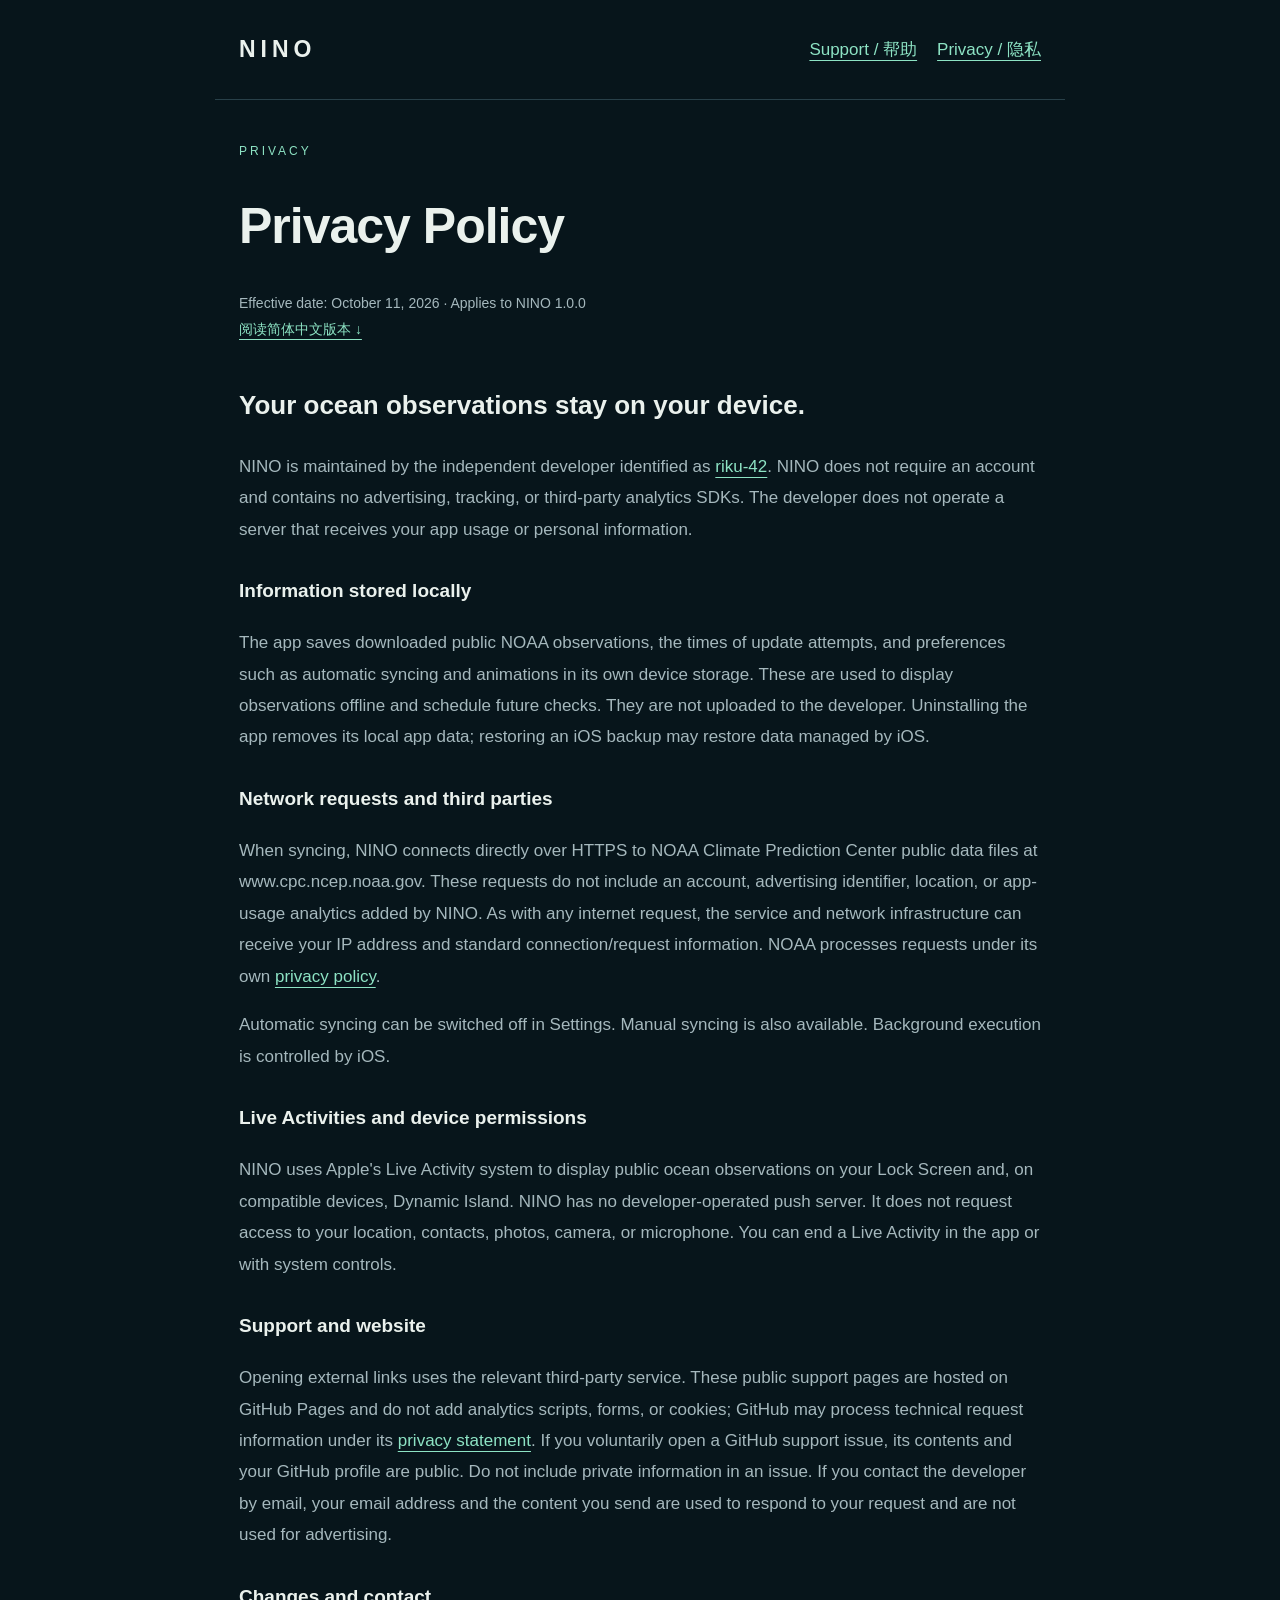
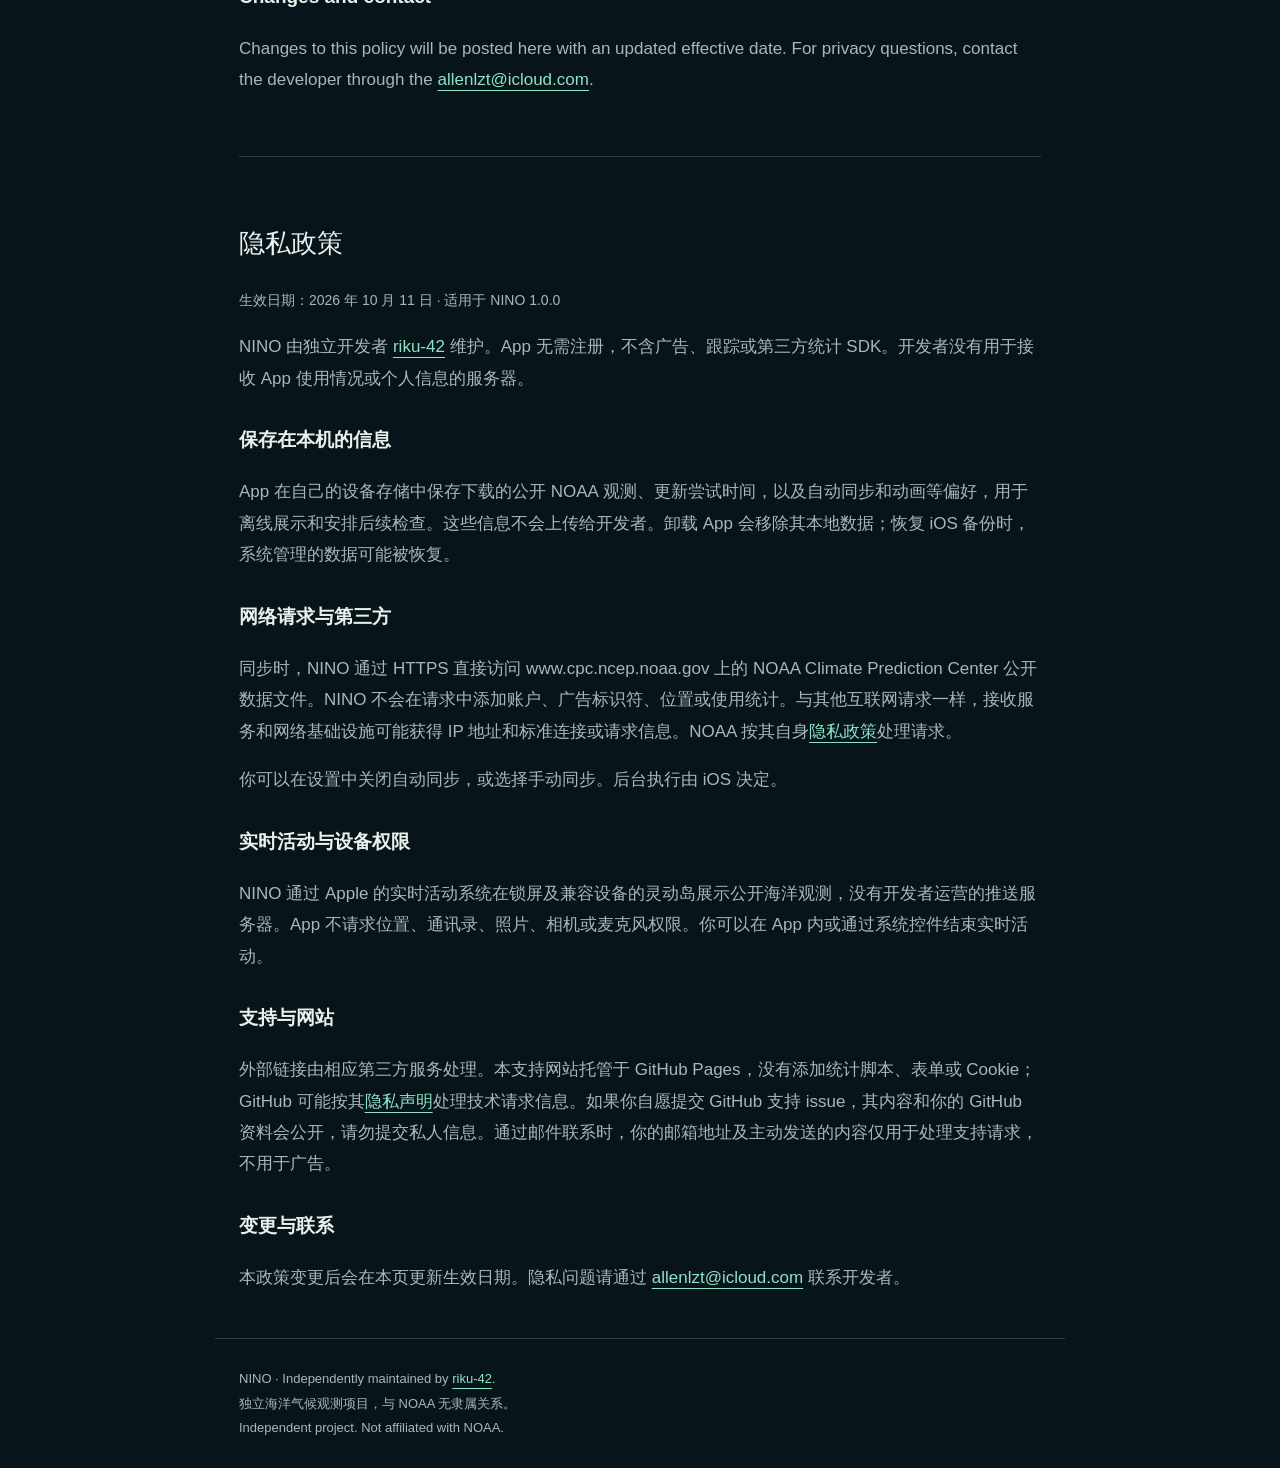
==== privacy.html @ 0f347444 "Publish bilingual NINO support and privacy pages" ====
<!doctype html><html lang="en"><head><meta charset="utf-8"><meta name="viewport" content="width=device-width,initial-scale=1"><meta name="description" content="NINO ocean climate monitor — official support and privacy information, in English and Simplified Chinese."><title>Privacy Policy · NINO</title><link rel="icon" href="icon.png"><link rel="stylesheet" href="style.css"></head><body><a class="skip" href="#main">Skip to content</a><header><a class="brand" href="./">NINO</a><nav aria-label="Main"><a href="support.html">Support / 帮助</a><a href="privacy.html">Privacy / 隐私</a></nav></header><main id="main"><p class="eyebrow">PRIVACY</p><h1>Privacy Policy</h1><p class="note">Effective date: October 11, 2026 · Applies to NINO 1.0.0<br><a href="#zh" lang="zh-Hans">阅读简体中文版本 ↓</a></p>
<section aria-label="English privacy policy"><h2>Your ocean observations stay on your device.</h2><p>NINO is maintained by the independent developer identified as <a href="https://github.com/riku-42">riku-42</a>. NINO does not require an account and contains no advertising, tracking, or third-party analytics SDKs. The developer does not operate a server that receives your app usage or personal information.</p>
<h3>Information stored locally</h3><p>The app saves downloaded public NOAA observations, the times of update attempts, and preferences such as automatic syncing and animations in its own device storage. These are used to display observations offline and schedule future checks. They are not uploaded to the developer. Uninstalling the app removes its local app data; restoring an iOS backup may restore data managed by iOS.</p>
<h3>Network requests and third parties</h3><p>When syncing, NINO connects directly over HTTPS to NOAA Climate Prediction Center public data files at www.cpc.ncep.noaa.gov. These requests do not include an account, advertising identifier, location, or app-usage analytics added by NINO. As with any internet request, the service and network infrastructure can receive your IP address and standard connection/request information. NOAA processes requests under its own <a href="https://www.noaa.gov/protecting-your-privacy">privacy policy</a>.</p><p>Automatic syncing can be switched off in Settings. Manual syncing is also available. Background execution is controlled by iOS.</p>
<h3>Live Activities and device permissions</h3><p>NINO uses Apple's Live Activity system to display public ocean observations on your Lock Screen and, on compatible devices, Dynamic Island. NINO has no developer-operated push server. It does not request access to your location, contacts, photos, camera, or microphone. You can end a Live Activity in the app or with system controls.</p>
<h3>Support and website</h3><p>Opening external links uses the relevant third-party service. These public support pages are hosted on GitHub Pages and do not add analytics scripts, forms, or cookies; GitHub may process technical request information under its <a href="https://docs.github.com/en/site-policy/privacy-policies/github-general-privacy-statement">privacy statement</a>. If you voluntarily open a GitHub support issue, its contents and your GitHub profile are public. Do not include private information in an issue. If you contact the developer by email, your email address and the content you send are used to respond to your request and are not used for advertising.</p>
<h3>Changes and contact</h3><p>Changes to this policy will be posted here with an updated effective date. For privacy questions, contact the developer through the <a href="mailto:allenlzt@icloud.com">allenlzt@icloud.com</a>.</p></section>
<section id="zh" lang="zh-Hans"><h2>隐私政策</h2><p class="note">生效日期：2026 年 10 月 11 日 · 适用于 NINO 1.0.0</p><p>NINO 由独立开发者 <a href="https://github.com/riku-42">riku-42</a> 维护。App 无需注册，不含广告、跟踪或第三方统计 SDK。开发者没有用于接收 App 使用情况或个人信息的服务器。</p>
<h3>保存在本机的信息</h3><p>App 在自己的设备存储中保存下载的公开 NOAA 观测、更新尝试时间，以及自动同步和动画等偏好，用于离线展示和安排后续检查。这些信息不会上传给开发者。卸载 App 会移除其本地数据；恢复 iOS 备份时，系统管理的数据可能被恢复。</p>
<h3>网络请求与第三方</h3><p>同步时，NINO 通过 HTTPS 直接访问 www.cpc.ncep.noaa.gov 上的 NOAA Climate Prediction Center 公开数据文件。NINO 不会在请求中添加账户、广告标识符、位置或使用统计。与其他互联网请求一样，接收服务和网络基础设施可能获得 IP 地址和标准连接或请求信息。NOAA 按其自身<a href="https://www.noaa.gov/protecting-your-privacy">隐私政策</a>处理请求。</p><p>你可以在设置中关闭自动同步，或选择手动同步。后台执行由 iOS 决定。</p>
<h3>实时活动与设备权限</h3><p>NINO 通过 Apple 的实时活动系统在锁屏及兼容设备的灵动岛展示公开海洋观测，没有开发者运营的推送服务器。App 不请求位置、通讯录、照片、相机或麦克风权限。你可以在 App 内或通过系统控件结束实时活动。</p>
<h3>支持与网站</h3><p>外部链接由相应第三方服务处理。本支持网站托管于 GitHub Pages，没有添加统计脚本、表单或 Cookie；GitHub 可能按其<a href="https://docs.github.com/en/site-policy/privacy-policies/github-general-privacy-statement">隐私声明</a>处理技术请求信息。如果你自愿提交 GitHub 支持 issue，其内容和你的 GitHub 资料会公开，请勿提交私人信息。通过邮件联系时，你的邮箱地址及主动发送的内容仅用于处理支持请求，不用于广告。</p>
<h3>变更与联系</h3><p>本政策变更后会在本页更新生效日期。隐私问题请通过 <a href="mailto:allenlzt@icloud.com">allenlzt@icloud.com</a> 联系开发者。</p></section></main><footer>NINO · Independently maintained by <a href="https://github.com/riku-42">riku-42</a>.<br><span lang="zh-Hans">独立海洋气候观测项目，与 NOAA 无隶属关系。</span><br>Independent project. Not affiliated with NOAA.</footer></body></html>
---- style.css ----
:root{color-scheme:dark;--bg:#07151b;--panel:#10232b;--ink:#eaf1ed;--muted:#a5b8bd;--mint:#8de3c4}
*{box-sizing:border-box}body{margin:0;background:var(--bg);color:var(--ink);font:17px/1.85 -apple-system,BlinkMacSystemFont,"Segoe UI",sans-serif}
header,main,footer{max-width:850px;margin:auto;padding:28px 24px}header{display:flex;align-items:center;gap:24px;justify-content:space-between;flex-wrap:wrap;border-bottom:1px solid #284049}
nav{display:flex;gap:20px;flex-wrap:wrap}a{color:var(--mint);text-underline-offset:5px}a:hover{text-decoration-thickness:2px}a:focus-visible{outline:3px solid var(--mint);outline-offset:5px}
.brand{font-size:23px;letter-spacing:5px;color:var(--ink);text-decoration:none;font-weight:650}.eyebrow{font-size:12px;letter-spacing:3px;color:var(--mint)}
h1{font-size:clamp(32px,6vw,50px);line-height:1.25;font-weight:550;letter-spacing:-1px}h2{font-size:26px;font-weight:550;margin-top:38px}h3{font-size:19px;font-weight:600;margin-top:28px}
p,li{color:var(--muted)}strong{color:var(--ink)}.card{padding:22px 26px;border:1px solid #284049;background:var(--panel);border-radius:20px;margin:24px 0}.note{font-size:14px}
section+section{margin-top:60px;border-top:1px solid #284049;padding-top:24px}footer{font-size:13px;border-top:1px solid #284049;color:var(--muted)}.skip{position:absolute;left:-10000px}.skip:focus{left:20px;top:10px;background:var(--bg);padding:12px}
@media(max-width:450px){header,main,footer{padding:22px 18px}.card{padding:18px}nav{gap:14px}body{font-size:16px}}
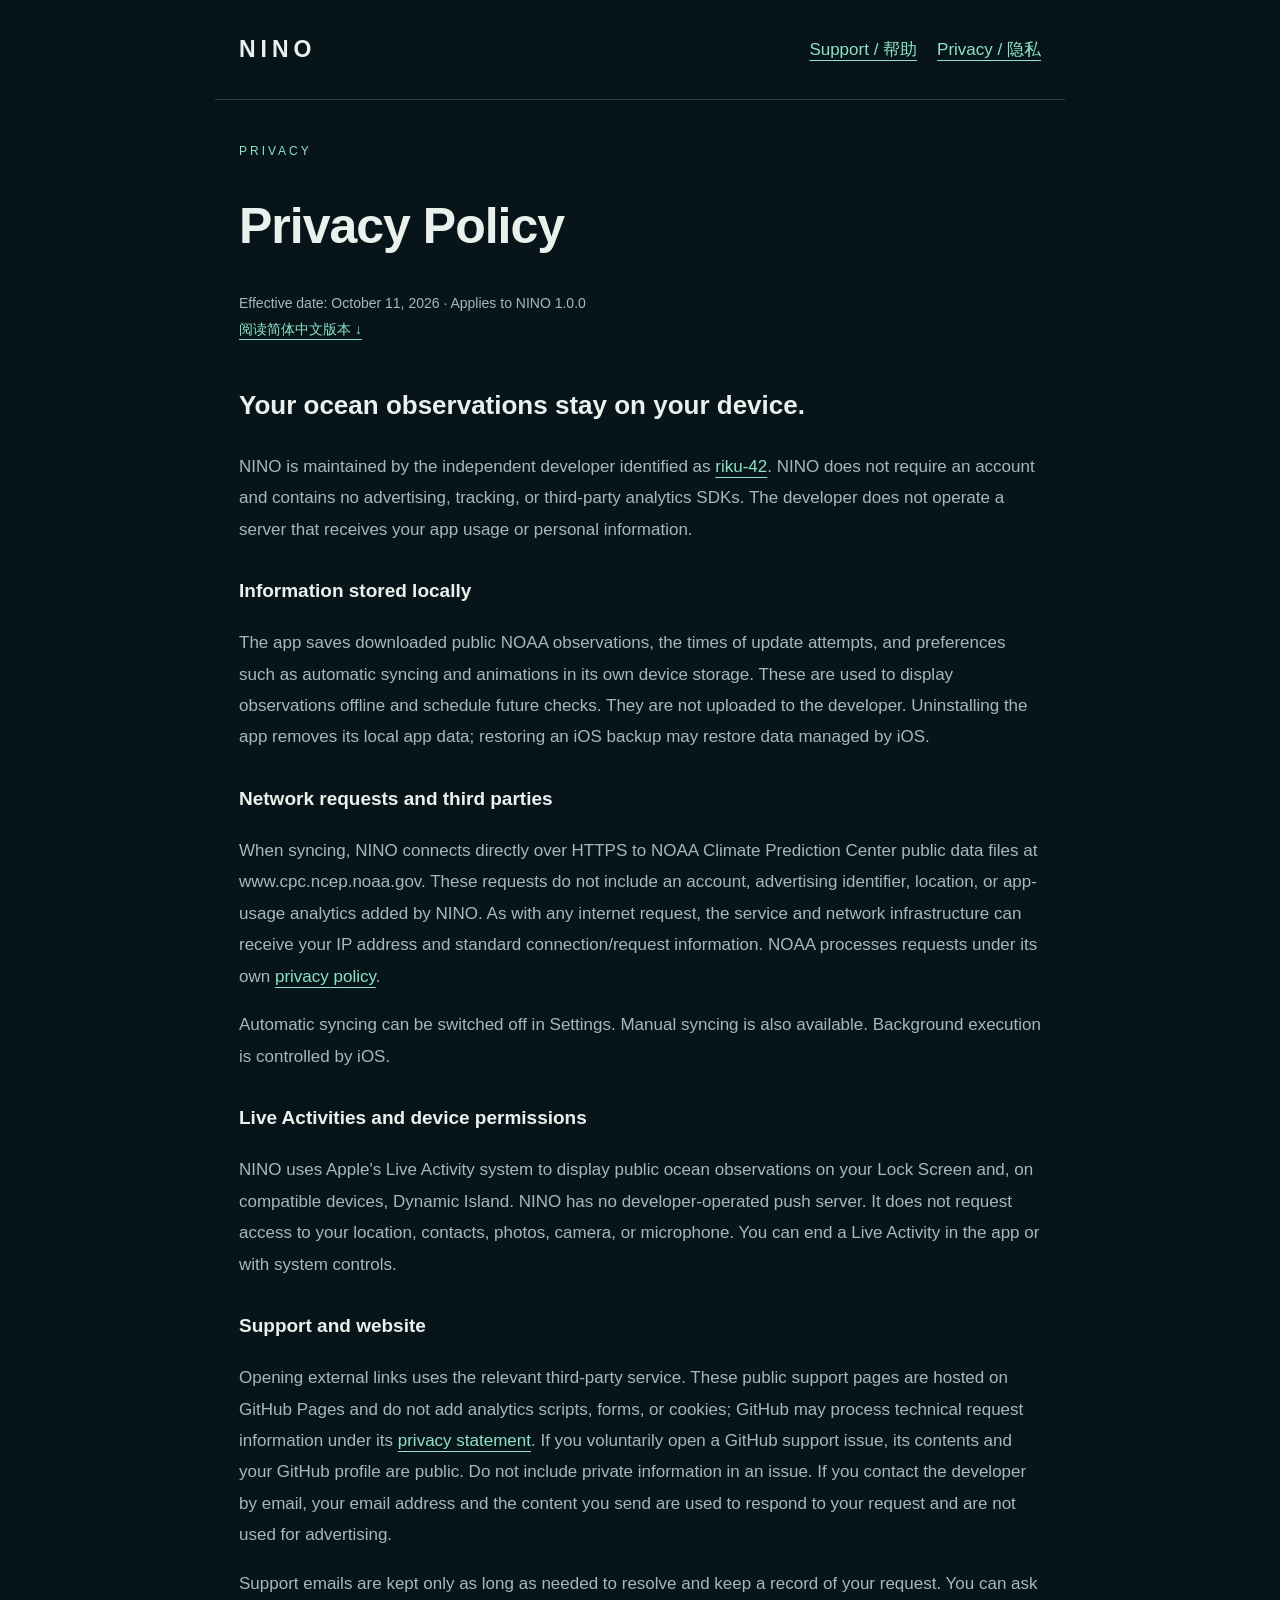
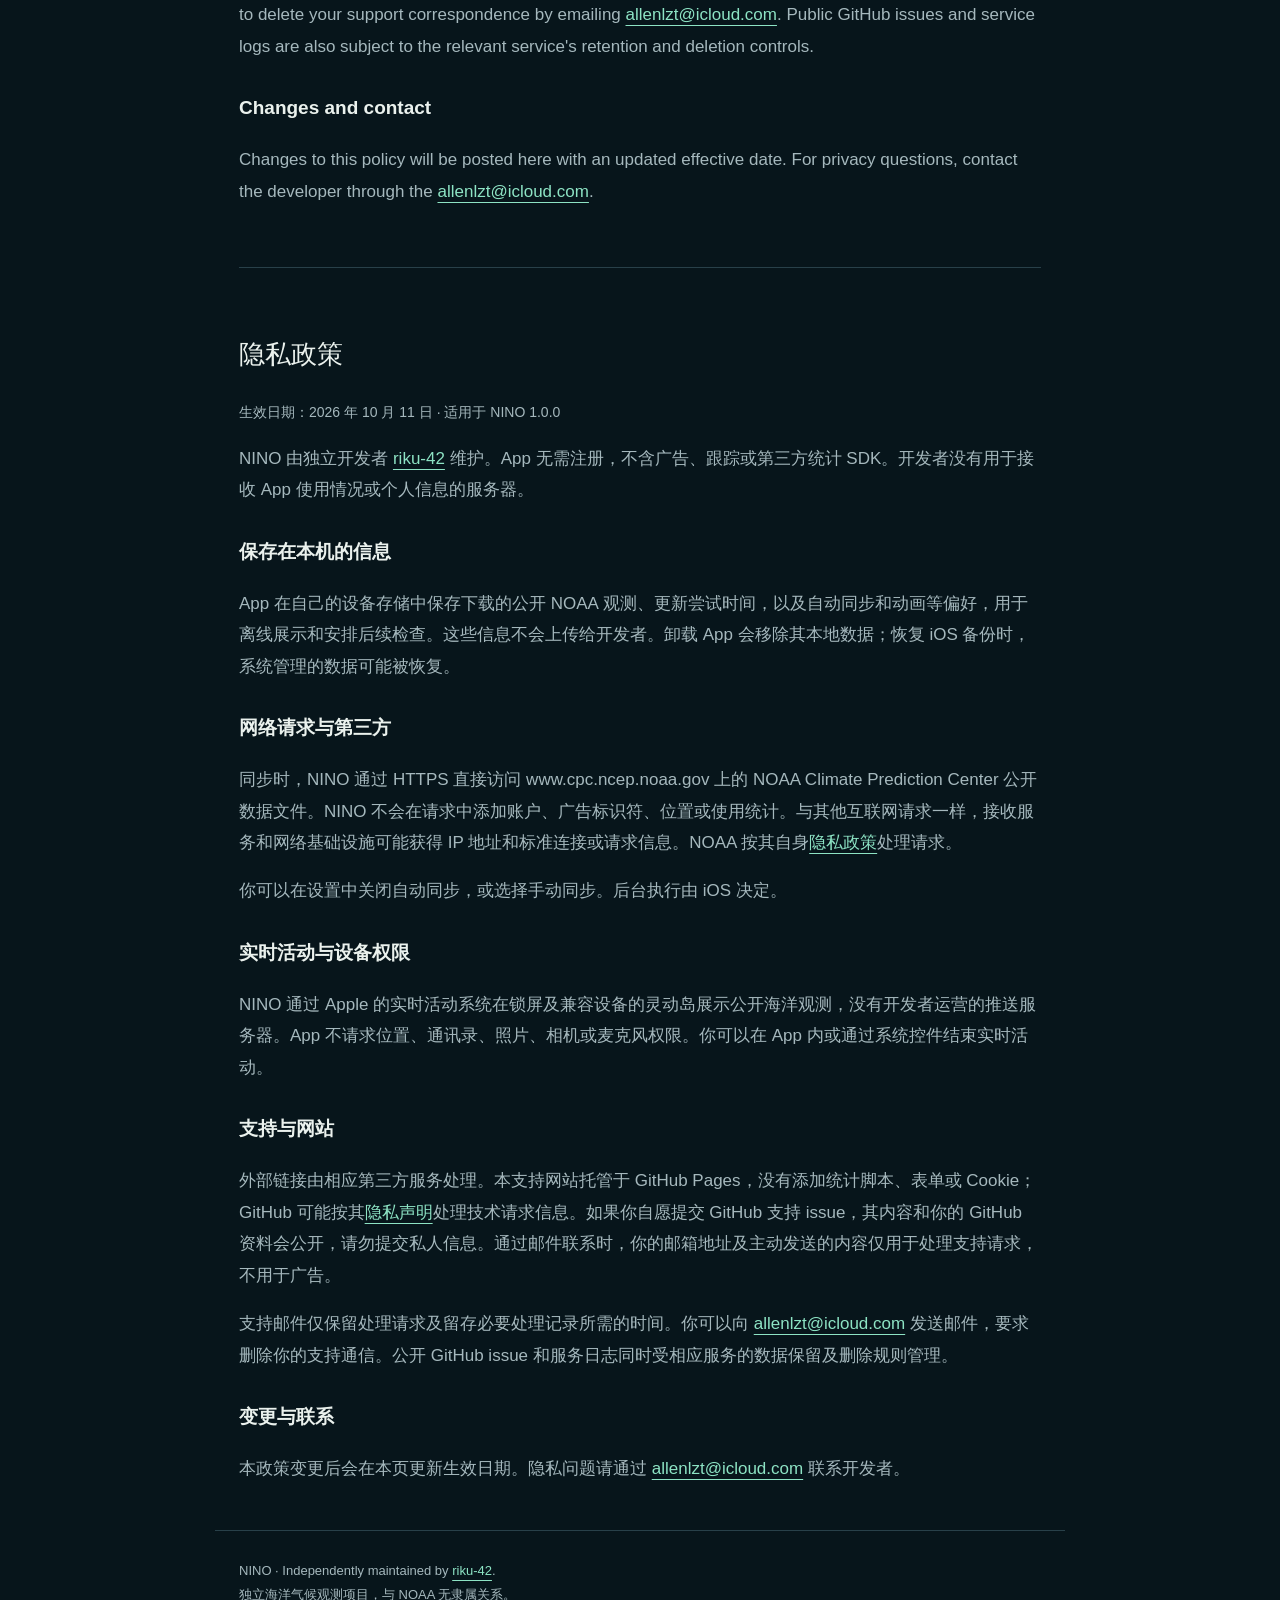
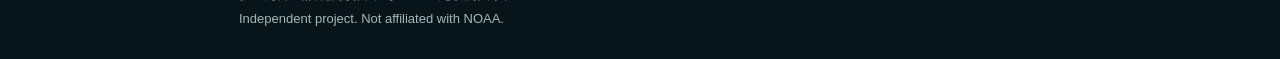
==== commit e343b665: "Clarify support email retention and deletion" ====
--- a/privacy.html
+++ b/privacy.html
@@ -4,10 +4,10 @@
 <h3>Network requests and third parties</h3><p>When syncing, NINO connects directly over HTTPS to NOAA Climate Prediction Center public data files at www.cpc.ncep.noaa.gov. These requests do not include an account, advertising identifier, location, or app-usage analytics added by NINO. As with any internet request, the service and network infrastructure can receive your IP address and standard connection/request information. NOAA processes requests under its own <a href="https://www.noaa.gov/protecting-your-privacy">privacy policy</a>.</p><p>Automatic syncing can be switched off in Settings. Manual syncing is also available. Background execution is controlled by iOS.</p>
 <h3>Live Activities and device permissions</h3><p>NINO uses Apple's Live Activity system to display public ocean observations on your Lock Screen and, on compatible devices, Dynamic Island. NINO has no developer-operated push server. It does not request access to your location, contacts, photos, camera, or microphone. You can end a Live Activity in the app or with system controls.</p>
 <h3>Support and website</h3><p>Opening external links uses the relevant third-party service. These public support pages are hosted on GitHub Pages and do not add analytics scripts, forms, or cookies; GitHub may process technical request information under its <a href="https://docs.github.com/en/site-policy/privacy-policies/github-general-privacy-statement">privacy statement</a>. If you voluntarily open a GitHub support issue, its contents and your GitHub profile are public. Do not include private information in an issue. If you contact the developer by email, your email address and the content you send are used to respond to your request and are not used for advertising.</p>
-<h3>Changes and contact</h3><p>Changes to this policy will be posted here with an updated effective date. For privacy questions, contact the developer through the <a href="mailto:allenlzt@icloud.com">allenlzt@icloud.com</a>.</p></section>
+<p>Support emails are kept only as long as needed to resolve and keep a record of your request. You can ask to delete your support correspondence by emailing <a href="mailto:allenlzt@icloud.com">allenlzt@icloud.com</a>. Public GitHub issues and service logs are also subject to the relevant service's retention and deletion controls.</p><h3>Changes and contact</h3><p>Changes to this policy will be posted here with an updated effective date. For privacy questions, contact the developer through the <a href="mailto:allenlzt@icloud.com">allenlzt@icloud.com</a>.</p></section>
 <section id="zh" lang="zh-Hans"><h2>隐私政策</h2><p class="note">生效日期：2026 年 10 月 11 日 · 适用于 NINO 1.0.0</p><p>NINO 由独立开发者 <a href="https://github.com/riku-42">riku-42</a> 维护。App 无需注册，不含广告、跟踪或第三方统计 SDK。开发者没有用于接收 App 使用情况或个人信息的服务器。</p>
 <h3>保存在本机的信息</h3><p>App 在自己的设备存储中保存下载的公开 NOAA 观测、更新尝试时间，以及自动同步和动画等偏好，用于离线展示和安排后续检查。这些信息不会上传给开发者。卸载 App 会移除其本地数据；恢复 iOS 备份时，系统管理的数据可能被恢复。</p>
 <h3>网络请求与第三方</h3><p>同步时，NINO 通过 HTTPS 直接访问 www.cpc.ncep.noaa.gov 上的 NOAA Climate Prediction Center 公开数据文件。NINO 不会在请求中添加账户、广告标识符、位置或使用统计。与其他互联网请求一样，接收服务和网络基础设施可能获得 IP 地址和标准连接或请求信息。NOAA 按其自身<a href="https://www.noaa.gov/protecting-your-privacy">隐私政策</a>处理请求。</p><p>你可以在设置中关闭自动同步，或选择手动同步。后台执行由 iOS 决定。</p>
 <h3>实时活动与设备权限</h3><p>NINO 通过 Apple 的实时活动系统在锁屏及兼容设备的灵动岛展示公开海洋观测，没有开发者运营的推送服务器。App 不请求位置、通讯录、照片、相机或麦克风权限。你可以在 App 内或通过系统控件结束实时活动。</p>
 <h3>支持与网站</h3><p>外部链接由相应第三方服务处理。本支持网站托管于 GitHub Pages，没有添加统计脚本、表单或 Cookie；GitHub 可能按其<a href="https://docs.github.com/en/site-policy/privacy-policies/github-general-privacy-statement">隐私声明</a>处理技术请求信息。如果你自愿提交 GitHub 支持 issue，其内容和你的 GitHub 资料会公开，请勿提交私人信息。通过邮件联系时，你的邮箱地址及主动发送的内容仅用于处理支持请求，不用于广告。</p>
-<h3>变更与联系</h3><p>本政策变更后会在本页更新生效日期。隐私问题请通过 <a href="mailto:allenlzt@icloud.com">allenlzt@icloud.com</a> 联系开发者。</p></section></main><footer>NINO · Independently maintained by <a href="https://github.com/riku-42">riku-42</a>.<br><span lang="zh-Hans">独立海洋气候观测项目，与 NOAA 无隶属关系。</span><br>Independent project. Not affiliated with NOAA.</footer></body></html>+<p>支持邮件仅保留处理请求及留存必要处理记录所需的时间。你可以向 <a href="mailto:allenlzt@icloud.com">allenlzt@icloud.com</a> 发送邮件，要求删除你的支持通信。公开 GitHub issue 和服务日志同时受相应服务的数据保留及删除规则管理。</p><h3>变更与联系</h3><p>本政策变更后会在本页更新生效日期。隐私问题请通过 <a href="mailto:allenlzt@icloud.com">allenlzt@icloud.com</a> 联系开发者。</p></section></main><footer>NINO · Independently maintained by <a href="https://github.com/riku-42">riku-42</a>.<br><span lang="zh-Hans">独立海洋气候观测项目，与 NOAA 无隶属关系。</span><br>Independent project. Not affiliated with NOAA.</footer></body></html>
